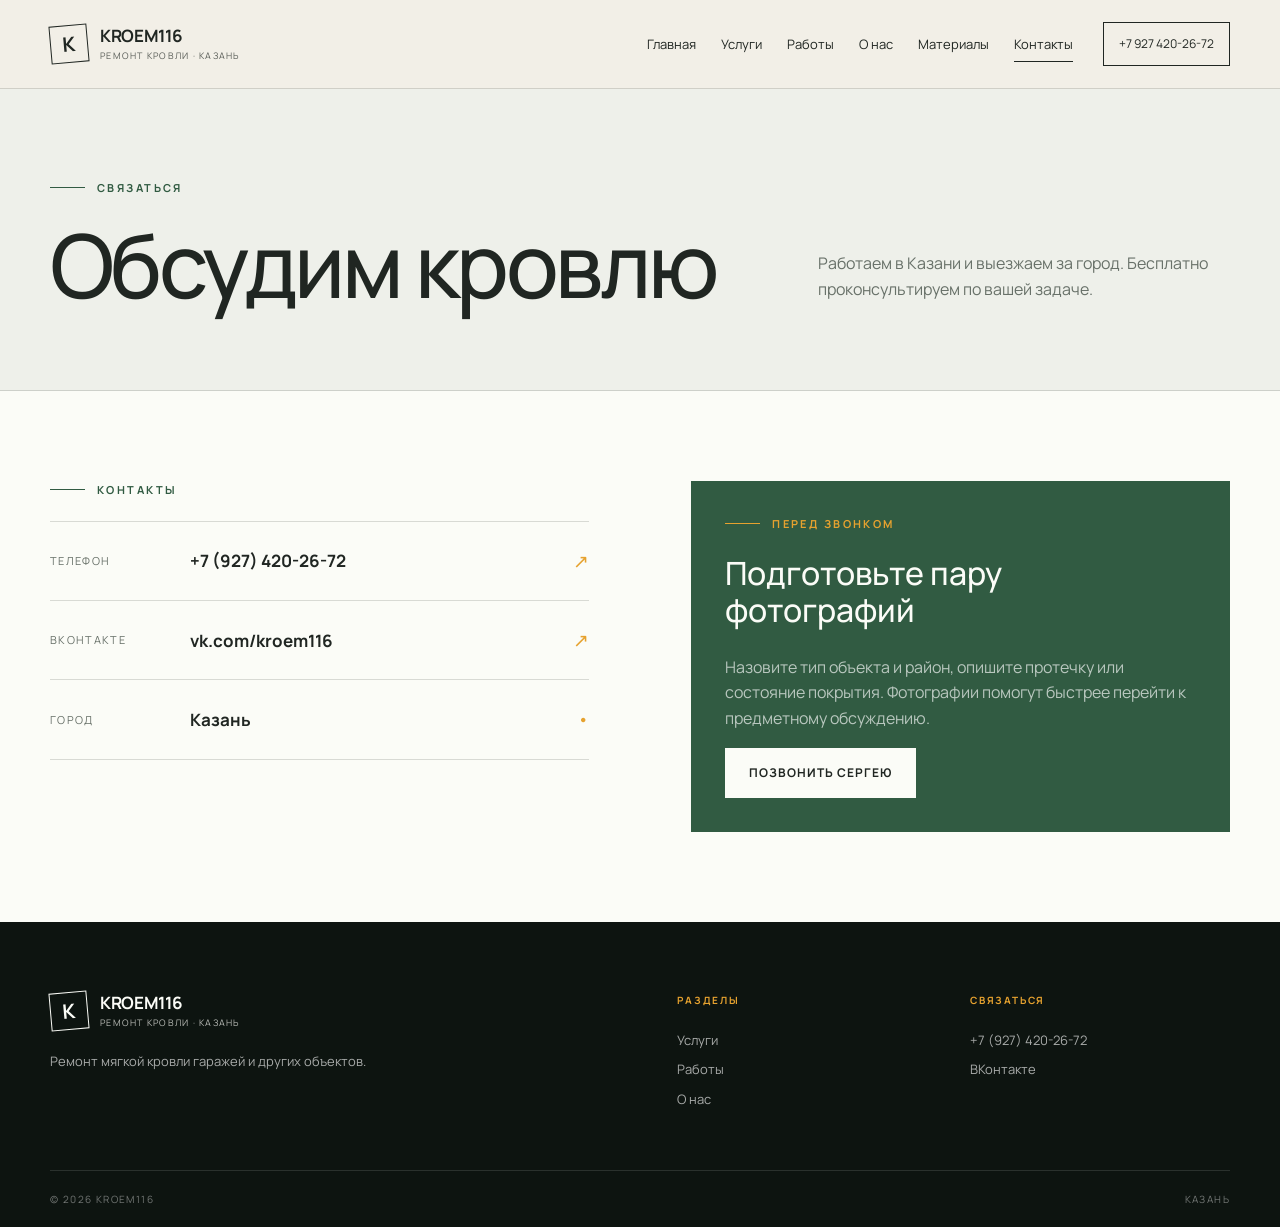
==== contacts.html @ 332ac893 "Add files via upload" ====
<!doctype html><html lang="ru"><head><meta charset="utf-8"><meta name="viewport" content="width=device-width, initial-scale=1"><meta name="description" content="Контакты KROEM116: ремонт кровли гаража в Казани, телефон +7 927 420-26-72."><title>Контакты — KROEM116</title><link rel="stylesheet" href="styles.css"><script src="script.js" defer></script></head><body data-page="contacts"><a class="skip-link" href="#main">К содержанию</a>
<header class="site-header"><div class="shell header-inner"><a class="brand" href="index.html"><span class="brand-mark">К</span><span><b>KROEM116</b><small>ремонт кровли · Казань</small></span></a><button class="menu-toggle" type="button" aria-expanded="false" aria-controls="site-nav"><span></span><span></span><span></span><span class="visually-hidden">Открыть меню</span></button><nav class="site-nav" id="site-nav" aria-label="Основная навигация"><a data-nav="home" href="index.html">Главная</a><a data-nav="services" href="services.html">Услуги</a><a data-nav="works" href="works.html">Работы</a><a data-nav="about" href="about.html">О нас</a><a data-nav="journal" href="journal.html">Материалы</a><a data-nav="contacts" href="contacts.html">Контакты</a></nav><a class="header-call" href="tel:+79274202672">+7 927 420-26-72</a></div></header>
<main id="main"><section class="page-hero"><div class="shell page-hero-grid"><div><p class="eyebrow">Связаться</p><h1>Обсудим кровлю</h1></div><p>Работаем в Казани и выезжаем за город. Бесплатно проконсультируем по вашей задаче.</p></div></section>
<section class="page-section tone-white"><div class="shell contacts-grid"><div><p class="eyebrow">Контакты</p><div class="contact-links"><a class="contact-row" href="tel:+79274202672"><span>Телефон</span><b>+7 (927) 420-26-72</b><i>↗</i></a><a class="contact-row" href="https://vk.com/kroem116" target="_blank" rel="noopener noreferrer"><span>ВКонтакте</span><b>vk.com/kroem116</b><i>↗</i></a><div class="contact-row"><span>Город</span><b>Казань</b><i>•</i></div></div></div><aside class="contact-note"><p class="eyebrow light">Перед звонком</p><h2>Подготовьте пару фотографий</h2><p>Назовите тип объекта и район, опишите протечку или состояние покрытия. Фотографии помогут быстрее перейти к предметному обсуждению.</p><a class="button button-light" href="tel:+79274202672">Позвонить Сергею</a></aside></div></section></main>
<footer class="site-footer"><div class="shell footer-grid"><div><a class="brand footer-brand" href="index.html"><span class="brand-mark">К</span><span><b>KROEM116</b><small>ремонт кровли · Казань</small></span></a><p>Ремонт мягкой кровли гаражей и других объектов.</p></div><div><h2>Разделы</h2><a href="services.html">Услуги</a><a href="works.html">Работы</a><a href="about.html">О нас</a></div><div><h2>Связаться</h2><a href="tel:+79274202672">+7 (927) 420-26-72</a><a href="https://vk.com/kroem116" target="_blank" rel="noopener noreferrer">ВКонтакте</a></div></div><div class="shell footer-bottom"><span>© <span data-year></span> KROEM116</span><span>Казань</span></div></footer></body></html>
---- styles.css ----
@import url('https://fonts.googleapis.com/css2?family=Manrope:wght@400;500;600;700&family=Playfair+Display:ital,wght@1,500&display=swap');

:root {
  --ink: #202622;
  --forest: #315b42;
  --forest-deep: #121a16;
  --paper: #eef0ea;
  --white: #fbfcf7;
  --amber: #e6a22f;
  --line: rgba(32, 38, 34, .16);
  --muted: #687169;
  --shell: min(1180px, calc(100% - 48px));
  --radius: 2px;
}

* { box-sizing: border-box; }
html { scroll-behavior: smooth; }
body { margin: 0; color: var(--ink); background: var(--paper); font-family: "Manrope", Arial, sans-serif; line-height: 1.6; overflow-x: hidden; }
body.menu-open { overflow: hidden; }
img { display: block; max-width: 100%; }
a { color: inherit; text-decoration: none; }
button, input, textarea { font: inherit; }
.shell { width: var(--shell); margin-inline: auto; }
.visually-hidden { position: absolute; width: 1px; height: 1px; padding: 0; margin: -1px; overflow: hidden; clip: rect(0, 0, 0, 0); white-space: nowrap; border: 0; }
.skip-link { position: fixed; z-index: 1000; left: 16px; top: -80px; padding: 10px 16px; background: var(--amber); color: var(--ink); transition: top .2s; }
.skip-link:focus { top: 12px; }

.site-header { position: absolute; z-index: 50; inset: 0 0 auto; color: var(--white); border-bottom: 1px solid rgba(255,255,255,.2); }
.site-header.is-solid, body:not([data-page="home"]) .site-header { position: relative; color: var(--ink); background: rgba(243,240,232,.96); border-color: var(--line); }
.header-inner { min-height: 88px; display: flex; align-items: center; gap: 30px; }
.brand { display: inline-flex; align-items: center; gap: 12px; margin-right: auto; line-height: 1.1; }
.brand-mark { width: 38px; aspect-ratio: 1; display: grid; place-items: center; border: 1px solid currentColor; font-weight: 700; font-size: 20px; transform: rotate(-5deg); }
.brand > span:last-child { display: flex; flex-direction: column; gap: 5px; }
.brand b { letter-spacing: -.02em; font-size: 17px; }
.brand small { font-size: 9px; text-transform: uppercase; letter-spacing: .14em; opacity: .72; }
.site-nav { display: flex; align-items: center; gap: 25px; font-size: 13px; }
.site-nav a { position: relative; padding-block: 8px; }
.site-nav a::after { content: ""; position: absolute; left: 0; right: 100%; bottom: 0; height: 1px; background: currentColor; transition: right .25s; }
.site-nav a:hover::after, .site-nav a.is-active::after { right: 0; }
.header-call { padding: 11px 15px; border: 1px solid currentColor; font-size: 12px; white-space: nowrap; transition: background .2s, color .2s; }
.header-call:hover { background: var(--amber); border-color: var(--amber); color: var(--ink); }
.menu-toggle { display: none; width: 42px; height: 42px; border: 0; background: none; color: currentColor; padding: 9px; }
.menu-toggle > span:not(.visually-hidden) { display: block; height: 1px; background: currentColor; margin: 6px 0; transition: transform .2s, opacity .2s; }

.hero { min-height: 770px; height: 100svh; max-height: 930px; position: relative; display: grid; align-items: center; color: var(--white); overflow: hidden; }
.hero-image, .hero-shade { position: absolute; inset: 0; }
.hero-image { background: url("assets/images/hero-roof-v2.png") center / cover no-repeat; transform: scale(1.015); animation: heroIn 1.2s ease-out both; image-rendering: auto; }
.hero-shade { background: linear-gradient(90deg, rgba(10,18,14,.94) 0%, rgba(14,24,18,.76) 48%, rgba(12,19,15,.18) 82%), linear-gradient(0deg, rgba(8,15,11,.54), transparent 55%); }
.hero-content { position: relative; padding-top: 90px; }
.eyebrow { display: flex; align-items: center; gap: 12px; margin: 0 0 22px; font-size: 11px; text-transform: uppercase; letter-spacing: .22em; font-weight: 700; color: var(--forest); }
.eyebrow::before { content: ""; width: 35px; height: 1px; background: currentColor; }
.eyebrow.light { color: var(--amber); }
h1, h2, h3, p { margin-top: 0; }
.hero h1 { max-width: 850px; margin-bottom: 28px; font-size: clamp(56px, 7.4vw, 106px); line-height: .92; letter-spacing: -.055em; font-weight: 500; }
.hero h1 em { font-family: "Playfair Display", Georgia, serif; font-weight: 500; color: var(--amber); }
.hero-lead { max-width: 620px; font-size: 17px; color: rgba(255,255,255,.8); }
.hero-actions { display: flex; flex-wrap: wrap; gap: 12px; margin-top: 36px; }
.button { display: inline-flex; justify-content: center; align-items: center; min-height: 50px; padding: 12px 23px; border: 1px solid transparent; font-size: 12px; font-weight: 700; text-transform: uppercase; letter-spacing: .08em; transition: transform .2s, background .2s, color .2s, border-color .2s; }
.button:hover { transform: translateY(-2px); }
.button-accent { background: var(--amber); color: var(--ink); }
.button-accent:hover { background: #ffc866; }
.button-ghost { border-color: rgba(255,255,255,.45); color: var(--white); }
.button-ghost:hover { background: var(--white); color: var(--ink); }
.button-light { background: var(--white); color: var(--ink); }
.hero-note { position: absolute; left: 0; top: calc(100% + 70px); max-width: 380px; display: flex; gap: 18px; align-items: flex-start; font-size: 12px; color: rgba(255,255,255,.63); }
.hero-note span { color: var(--amber); font-weight: 700; }
.scroll-cue { position: absolute; right: max(24px, calc((100% - 1180px) / 2)); bottom: 40px; display: flex; flex-direction: column; align-items: center; gap: 9px; font-size: 9px; text-transform: uppercase; letter-spacing: .2em; }
.scroll-cue span { font-size: 20px; animation: bounce 1.8s infinite; }

.section { padding-block: 110px; }
.intro-grid { display: grid; grid-template-columns: 1.3fr .7fr; gap: 90px; margin-bottom: 75px; }
.intro h2, .section-heading h2, .feature-copy h2, .contact-band h2, .page-hero h1 { margin-bottom: 0; font-size: clamp(38px, 5vw, 68px); line-height: 1.04; letter-spacing: -.04em; font-weight: 500; }
.intro-copy { padding-top: 42px; }
.intro-copy p, .section-heading > p { color: var(--muted); font-size: 15px; }
.text-link { display: inline-flex; gap: 13px; align-items: center; border-bottom: 1px solid currentColor; padding-bottom: 5px; font-size: 12px; font-weight: 700; text-transform: uppercase; letter-spacing: .1em; }
.text-link span { color: var(--amber); font-size: 17px; }
.service-strip { display: grid; grid-template-columns: repeat(4, 1fr); border-top: 1px solid var(--line); border-bottom: 1px solid var(--line); }
.service-strip article { padding: 34px 28px 34px 0; border-right: 1px solid var(--line); }
.service-strip article + article { padding-left: 28px; }
.service-strip article:last-child { border-right: 0; }
.service-strip article > span, .process-grid > li > span { color: var(--amber); font-size: 11px; font-weight: 700; }
.service-strip h3 { margin: 17px 0 11px; font-size: 18px; }
.service-strip p { margin-bottom: 0; color: var(--muted); font-size: 13px; }

/* Code-native architectural sketches for the four repair stages. */
.service-graphic { position: relative; width: 100%; height: 126px; margin-top: 25px; overflow: hidden; color: var(--forest); }
.service-graphic::after { content: ""; position: absolute; left: 0; right: 0; bottom: 0; height: 1px; background: linear-gradient(90deg, currentColor 0 72%, transparent 72%); opacity: .22; }
.service-graphic i, .service-graphic b { position: absolute; display: block; box-sizing: border-box; }

.plan-graphic { background: linear-gradient(90deg, transparent 49.5%, rgba(23,61,53,.08) 50%, transparent 50.5%); }
.plan-graphic::before { content: ""; position: absolute; left: 11%; top: 11px; width: 70%; height: 86px; border: 2px solid currentColor; border-right-width: 7px; }
.plan-room { border: 1px solid currentColor; opacity: .52; }
.plan-room-a { left: 11%; top: 11px; width: 32%; height: 48px; }
.plan-room-b { left: 43%; top: 58px; width: 38%; height: 39px; }
.plan-door { left: 37%; top: 51px; width: 25px; height: 25px; border: 1px solid currentColor; border-left: 0; border-bottom: 0; border-radius: 0 25px 0 0; transform: rotate(90deg); transform-origin: left bottom; }
.plan-measure { left: 18%; top: 107px; width: 55%; height: 5px; border-top: 1px solid var(--amber); }
.plan-measure::before, .plan-measure::after { content: ""; position: absolute; top: -4px; width: 1px; height: 7px; background: var(--amber); }
.plan-measure::before { left: 0; }.plan-measure::after { right: 0; }

.layers-graphic i { left: 8%; right: 14%; height: 16px; border: 1px solid currentColor; transform: skewX(-16deg); }
.layers-graphic i:nth-child(1) { top: 9px; background: rgba(23,61,53,.03); }
.layers-graphic i:nth-child(2) { top: 32px; left: 13%; right: 9%; border-style: dashed; opacity: .72; }
.layers-graphic i:nth-child(3) { top: 55px; background: repeating-linear-gradient(90deg, transparent 0 13px, rgba(23,61,53,.13) 13px 14px); }
.layers-graphic i:nth-child(4) { top: 78px; left: 17%; right: 5%; background: var(--forest); opacity: .86; }
.layers-graphic b { left: 7%; top: 7px; width: 2px; height: 89px; background: var(--amber); transform: rotate(-9deg); transform-origin: bottom; }
.layers-graphic b::after { content: ""; position: absolute; left: -5px; top: -1px; width: 12px; height: 12px; border: 1px solid var(--amber); border-radius: 50%; background: var(--paper); }

.engineering-graphic { background: radial-gradient(circle at 12% 22%, rgba(255,182,65,.16) 0 3px, transparent 4px); }
.wire { border: 1px solid currentColor; opacity: .85; }
.wire-a { left: 10%; top: 18px; width: 60%; height: 44px; border-right: 0; border-bottom: 0; }
.wire-b { left: 36%; top: 18px; width: 45%; height: 80px; border-left: 0; }
.wire-c { left: 10%; top: 61px; width: 51%; height: 37px; border-top: 0; }
.node { width: 10px; height: 10px; border: 2px solid var(--amber); border-radius: 50%; background: var(--paper); }
.node-a { left: calc(10% - 4px); top: 13px; }.node-b { left: calc(70% - 5px); top: 13px; }.node-c { left: calc(81% - 5px); top: 93px; }.node-d { left: calc(10% - 4px); top: 93px; }
.engineering-graphic::before { content: "≈"; position: absolute; left: 44%; top: 26px; color: var(--amber); font-size: 25px; font-weight: 400; transform: rotate(90deg); }

.finish-graphic::before { content: ""; position: absolute; left: 8%; top: 9px; width: 58%; height: 91px; background: repeating-linear-gradient(90deg, currentColor 0 1px, transparent 1px 29px), repeating-linear-gradient(0deg, currentColor 0 1px, transparent 1px 29px); opacity: .43; border: 1px solid currentColor; }
.finish-graphic::after { background: linear-gradient(90deg, var(--amber) 0 43%, currentColor 43% 72%, transparent 72%); opacity: .8; }
.finish-line { left: 72%; top: 9px; width: 2px; height: 91px; background: currentColor; }
.finish-line::before { content: ""; position: absolute; left: -7px; top: -1px; width: 14px; height: 14px; border: 1px solid currentColor; border-radius: 50%; background: var(--paper); }
.finish-swatch { left: 78%; top: 48px; width: 18%; height: 52px; background: var(--amber); clip-path: polygon(0 20%, 100% 0, 82% 100%, 0 78%); }
.finish-swatch::after { content: ""; position: absolute; inset: 8px; border: 1px solid rgba(17,35,31,.55); }

.dark-section { background: var(--forest-deep); color: var(--white); }
.feature-grid { display: grid; grid-template-columns: 1.05fr .72fr; gap: 9vw; align-items: center; }
.feature-media { position: relative; margin: 0; }
.feature-media::before { content: ""; position: absolute; inset: -22px 22px 22px -22px; border: 1px solid rgba(255,182,65,.35); pointer-events: none; }
.gallery-button { display: block; position: relative; width: 100%; padding: 0; border: 0; background: none; cursor: zoom-in; color: var(--white); overflow: hidden; }
.gallery-button img { width: 100%; aspect-ratio: 1.25; object-fit: cover; transition: transform .5s; }
.gallery-button:hover img { transform: scale(1.025); }
.gallery-button span { position: absolute; right: 16px; bottom: 16px; padding: 8px 11px; background: rgba(6,23,20,.75); font-size: 10px; text-transform: uppercase; letter-spacing: .1em; }
.feature-copy h2 { margin-bottom: 25px; }
.feature-copy > p { color: rgba(255,255,255,.67); }
.clean-list { margin: 32px 0; padding: 0; list-style: none; border-top: 1px solid rgba(255,255,255,.14); }
.clean-list li { padding: 14px 0 14px 22px; border-bottom: 1px solid rgba(255,255,255,.14); position: relative; font-size: 13px; }
.clean-list li::before { content: "+"; position: absolute; left: 0; color: var(--amber); }

.section-heading { margin-bottom: 55px; }
.split-heading { display: flex; align-items: flex-end; justify-content: space-between; gap: 50px; }
.split-heading > p { max-width: 400px; margin-bottom: 5px; }
.process-grid { counter-reset: step; display: grid; grid-template-columns: repeat(4, 1fr); margin: 0; padding: 0; list-style: none; }
.process-grid li { min-height: 260px; padding: 28px; border: 1px solid var(--line); border-right: 0; transition: background .25s, transform .25s; }
.process-grid li:last-child { border-right: 1px solid var(--line); }
.process-grid li:hover { background: var(--white); transform: translateY(-5px); }
.process-grid h3 { margin: 18px 0 12px; font-size: 19px; }
.process-grid p { margin-bottom: 0; color: var(--muted); font-size: 13px; }
.process-graphic { position: relative; height: 112px; margin-top: 28px; color: var(--forest); overflow: hidden; }
.process-graphic::after { content: ""; position: absolute; left: 0; right: 0; bottom: 0; height: 1px; background: linear-gradient(90deg, var(--amber) 0 25%, currentColor 25% 73%, transparent 73%); opacity: .7; }
.process-graphic i, .process-graphic b { position: absolute; display: block; box-sizing: border-box; }

.meeting-graphic::before { content: ""; position: absolute; left: 11%; top: 17px; width: 74%; height: 67px; background: radial-gradient(circle, rgba(23,61,53,.22) 1px, transparent 1.5px) 0 0 / 12px 12px; opacity: .45; }
.dialog { border: 1px solid currentColor; background: var(--paper); }
.dialog::after { content: ""; position: absolute; bottom: -7px; width: 11px; height: 11px; border: solid currentColor; background: var(--paper); transform: rotate(45deg); }
.dialog-a { left: 7%; top: 10px; width: 48%; height: 45px; }
.dialog-a::after { left: 16px; border-width: 0 1px 1px 0; }
.dialog-b { right: 7%; top: 46px; width: 48%; height: 38px; border-color: var(--amber); }
.dialog-b::after { right: 16px; border-color: var(--amber); border-width: 0 1px 1px 0; }
.meeting-point { width: 22%; height: 1px; background: currentColor; opacity: .55; }
.point-a { left: 15%; top: 27px; }.point-b { right: 15%; top: 63px; background: var(--amber); }

.scan-frame { left: 11%; top: 8px; width: 72%; height: 78px; border: 1px solid currentColor; background: linear-gradient(90deg, transparent 49.5%, rgba(23,61,53,.12) 50%, transparent 50.5%), linear-gradient(0deg, transparent 49.5%, rgba(23,61,53,.12) 50%, transparent 50.5%); }
.scan-frame::before, .scan-frame::after { content: ""; position: absolute; width: 18px; height: 18px; border-color: var(--amber); border-style: solid; }
.scan-frame::before { left: -5px; top: -5px; border-width: 2px 0 0 2px; }
.scan-frame::after { right: -5px; bottom: -5px; border-width: 0 2px 2px 0; }
.scan-line { left: 5%; top: 46px; width: 85%; height: 1px; background: var(--amber); box-shadow: 0 0 8px rgba(255,182,65,.4); }
.scan-focus { left: calc(47% - 13px); top: 28px; width: 26px; height: 26px; border: 1px solid currentColor; border-radius: 50%; background: var(--paper); }
.scan-focus::after { content: "+"; position: absolute; inset: 0; display: grid; place-items: center; color: var(--amber); font-size: 17px; font-weight: 400; }

.route-graphic { background: linear-gradient(90deg, transparent 0 16%, rgba(23,61,53,.07) 16% 16.5%, transparent 16.5% 49%, rgba(23,61,53,.07) 49% 49.5%, transparent 49.5% 82%, rgba(23,61,53,.07) 82% 82.5%, transparent 82.5%); }
.route-line { left: 13%; top: 48px; width: 69%; height: 24px; border: 1px solid currentColor; border-top: 0; border-left: 0; transform: skewX(-28deg); opacity: .78; }
.route-line::before { content: ""; position: absolute; left: 2%; top: -25px; width: 48%; height: 25px; border-top: 1px solid currentColor; border-left: 1px solid currentColor; }
.route-node { top: 16px; width: 14px; height: 14px; border: 2px solid var(--amber); border-radius: 50%; background: var(--paper); }
.route-a { left: 10%; }.route-b { left: 47%; top: 64px; }.route-c { left: 81%; top: 64px; background: var(--amber); }
.route-c::after { content: "✓"; position: absolute; left: 1px; top: -7px; color: var(--forest); font-size: 17px; }

.build-graphic { background: repeating-linear-gradient(90deg, transparent 0 18px, rgba(23,61,53,.07) 18px 19px); }
.build-block { bottom: 20px; border: 1px solid currentColor; background: rgba(23,61,53,.04); }
.block-a { left: 8%; width: 20%; height: 30px; }
.block-b { left: 32%; width: 24%; height: 52px; }
.block-c { left: 60%; width: 25%; height: 77px; background: var(--forest); }
.block-a::before, .block-b::before, .block-c::before { content: ""; position: absolute; left: 7px; right: 7px; top: 8px; height: 1px; background: var(--amber); box-shadow: 0 7px 0 rgba(23,61,53,.32); }
.block-c::before { box-shadow: 0 7px 0 rgba(255,255,255,.28); }
.build-check { right: 6%; top: 4px; width: 25px; height: 12px; border-left: 2px solid var(--amber); border-bottom: 2px solid var(--amber); transform: rotate(-45deg); }
.journal-preview { background: #e2e7de; }
.article-grid { display: grid; grid-template-columns: repeat(3, 1fr); gap: 18px; }
.article-card { min-height: 390px; display: flex; flex-direction: column; padding: 34px; background: var(--white); transition: transform .25s, box-shadow .25s; overflow: hidden; }
.article-card:hover { transform: translateY(-5px); box-shadow: 0 18px 40px rgba(17,35,31,.1); }
.article-card > span { color: var(--forest); font-size: 10px; text-transform: uppercase; letter-spacing: .18em; font-weight: 700; }
.article-card h3 { margin: auto 0 18px; font-size: 24px; line-height: 1.25; letter-spacing: -.025em; }
.article-card p { color: var(--muted); font-size: 13px; }
.article-card b { margin-top: 18px; font-size: 11px; text-transform: uppercase; letter-spacing: .1em; }
.image-card { position: relative; color: var(--white); }
.image-card::after { content: ""; position: absolute; inset: 0; background: linear-gradient(0deg, rgba(7,27,23,.88), rgba(7,27,23,.08)); }
.image-card img { position: absolute; inset: 0; width: 100%; height: 100%; object-fit: cover; }
.image-card > *:not(img) { position: relative; z-index: 1; }
.image-card > span { color: var(--amber); }

.contact-band { padding-block: 75px; background: var(--forest); color: var(--white); }
.contact-band-inner { display: flex; align-items: center; justify-content: space-between; gap: 50px; }
.contact-band h2 { font-size: clamp(34px, 4vw, 55px); }
.contact-band-actions { display: flex; gap: 12px; flex-shrink: 0; }
.site-footer { padding-top: 70px; background: #0d1410; color: var(--white); }
.footer-grid { display: grid; grid-template-columns: 1.5fr .6fr .7fr; gap: 70px; padding-bottom: 60px; }
.footer-grid > div { display: flex; flex-direction: column; align-items: flex-start; gap: 9px; }
.footer-grid h2 { margin-bottom: 13px; color: var(--amber); font-size: 10px; text-transform: uppercase; letter-spacing: .18em; }
.footer-grid a:not(.brand), .footer-grid p { color: rgba(255,255,255,.64); font-size: 13px; }
.footer-grid a:hover { color: var(--white); }
.footer-brand { margin-bottom: 12px; }
.footer-bottom { display: flex; justify-content: space-between; padding-block: 20px; border-top: 1px solid rgba(255,255,255,.12); color: rgba(255,255,255,.42); font-size: 10px; text-transform: uppercase; letter-spacing: .14em; }

.page-hero { padding-block: 90px 80px; border-bottom: 1px solid var(--line); }
.page-hero-grid { display: grid; grid-template-columns: 1.25fr .75fr; gap: 80px; align-items: end; }
.page-hero h1 { font-size: clamp(48px, 7vw, 88px); }
.page-hero p:last-child { color: var(--muted); max-width: 440px; margin-bottom: 8px; }
.page-section { padding-block: 90px; }
.tone-white { background: var(--white); }
.tone-dark { background: var(--forest-deep); color: var(--white); }
.content-grid { display: grid; grid-template-columns: .65fr 1.35fr; gap: 9vw; }
.sticky-title { align-self: start; position: sticky; top: 35px; }
.sticky-title h2 { font-size: clamp(32px, 4vw, 52px); line-height: 1.08; font-weight: 500; letter-spacing: -.035em; }
.stack-list { border-top: 1px solid var(--line); }
.stack-item { display: grid; grid-template-columns: 55px 1fr; gap: 22px; padding: 28px 0; border-bottom: 1px solid var(--line); }
.stack-item > span { color: var(--amber); font-size: 11px; font-weight: 700; }
.stack-item h3 { margin-bottom: 8px; font-size: 20px; }
.stack-item p { margin-bottom: 0; color: var(--muted); font-size: 14px; }
.gallery-grid { display: grid; grid-template-columns: 1.15fr .85fr; gap: 18px; }
.gallery-grid .gallery-button:nth-child(3) { grid-column: 1 / -1; }
.gallery-grid .gallery-button img { aspect-ratio: 4 / 3; }
.gallery-grid .gallery-button:nth-child(3) img { aspect-ratio: 2.1; }
.project-block { padding: 70px 0; border-top: 1px solid rgba(255,255,255,.16); }
.project-block-last { padding-bottom: 0; }
.project-intro { display: grid; grid-template-columns: 70px minmax(0, 620px); gap: 25px; margin-bottom: 34px; }
.project-intro > span { color: var(--amber); font-size: 11px; font-weight: 700; letter-spacing: .15em; }
.project-intro h3 { margin-bottom: 12px; font-size: clamp(28px, 4vw, 48px); line-height: 1.08; font-weight: 500; letter-spacing: -.035em; }
.project-intro p { margin-bottom: 0; color: rgba(255,255,255,.6); font-size: 14px; }
.project-gallery { display: grid; grid-template-columns: 1.25fr .75fr .75fr; gap: 16px; align-items: stretch; }
.project-gallery .gallery-button img { width: 100%; height: 100%; min-height: 350px; aspect-ratio: auto; object-fit: cover; }
.project-gallery-railings .project-wide img { object-position: center; }
.project-gallery-sofas .project-wide img { object-position: center 42%; }
.project-gallery-pair { grid-template-columns: repeat(2, minmax(0, 1fr)); }
.project-gallery-pair .gallery-button img { height: min(64vw, 670px); }
.project-gallery-small { max-width: 760px; }
.project-gallery-small .gallery-button img { height: 520px; }
.notice { padding: 20px 22px; border-left: 3px solid var(--amber); background: rgba(255,255,255,.05); color: rgba(255,255,255,.7); font-size: 13px; }
.about-grid { display: grid; grid-template-columns: 1fr 1fr; gap: 7vw; align-items: center; }
.about-grid h2 { font-size: clamp(36px, 5vw, 64px); line-height: 1.06; font-weight: 500; letter-spacing: -.04em; }
.about-grid p { color: var(--muted); }
.about-image { position: relative; }
.about-image img { width: 100%; aspect-ratio: 1.12; object-fit: cover; }
.principles-grid { display: grid; grid-template-columns: repeat(3, 1fr); gap: 1px; background: rgba(255,255,255,.15); }
.principles-grid article { padding: 40px; background: var(--forest-deep); }
.principles-grid span { color: var(--amber); font-size: 11px; }
.principles-grid h3 { margin: 70px 0 15px; font-size: 22px; }
.principles-grid p { margin-bottom: 0; color: rgba(255,255,255,.6); font-size: 13px; }
.journal-list { display: grid; gap: 1px; background: var(--line); border: 1px solid var(--line); }
.journal-entry { display: grid; grid-template-columns: 180px 1fr; gap: 45px; padding: 45px; background: var(--white); }
.journal-entry .meta { color: var(--forest); font-size: 10px; font-weight: 700; text-transform: uppercase; letter-spacing: .15em; }
.journal-entry h2 { font-size: clamp(27px, 3vw, 40px); line-height: 1.16; letter-spacing: -.03em; font-weight: 500; }
.journal-entry p { color: var(--muted); }
.journal-entry ul { padding-left: 18px; color: var(--muted); }
.contacts-grid { display: grid; grid-template-columns: 1fr 1fr; gap: 8vw; }
.contact-links { border-top: 1px solid var(--line); }
.contact-row { display: grid; grid-template-columns: 120px 1fr auto; gap: 20px; align-items: center; padding: 24px 0; border-bottom: 1px solid var(--line); }
.contact-row span { color: var(--muted); font-size: 11px; text-transform: uppercase; letter-spacing: .12em; }
.contact-row b { font-size: 17px; overflow-wrap: anywhere; }
.contact-row i { color: var(--amber); font-style: normal; font-size: 19px; }
.contact-note { padding: 34px; background: var(--forest); color: var(--white); }
.contact-note h2 { font-size: 32px; line-height: 1.15; font-weight: 500; }
.contact-note p { color: rgba(255,255,255,.66); }

.lightbox { width: min(1100px, calc(100% - 32px)); max-height: calc(100vh - 32px); padding: 0; border: 0; background: #0d1410; color: var(--white); box-shadow: 0 20px 70px rgba(0,0,0,.5); }
.lightbox::backdrop { background: rgba(2,12,10,.86); backdrop-filter: blur(5px); }
.lightbox img { width: 100%; max-height: calc(100vh - 100px); object-fit: contain; }
.lightbox p { margin: 0; padding: 14px 20px; color: rgba(255,255,255,.65); font-size: 12px; }
.lightbox-close { position: fixed; top: 24px; right: 24px; z-index: 2; width: 44px; height: 44px; border: 0; background: var(--amber); color: var(--ink); font-size: 28px; cursor: pointer; }
.reveal { opacity: 0; transform: translateY(22px); transition: opacity .65s, transform .65s; }
.reveal.is-visible { opacity: 1; transform: none; }

@keyframes heroIn { from { opacity: .4; transform: scale(1.08); } to { opacity: 1; transform: scale(1.015); } }
@keyframes bounce { 50% { transform: translateY(6px); } }
@media (prefers-reduced-motion: reduce) { *, *::before, *::after { scroll-behavior: auto !important; animation: none !important; transition: none !important; } .reveal { opacity: 1; transform: none; } }

@media (max-width: 980px) {
  :root { --shell: min(100% - 36px, 760px); }
  .header-inner { min-height: 76px; }
  .header-call { display: none; }
  .menu-toggle { display: block; position: relative; z-index: 2; }
  .menu-toggle[aria-expanded="true"] > span:nth-child(1) { transform: translateY(7px) rotate(45deg); }
  .menu-toggle[aria-expanded="true"] > span:nth-child(2) { opacity: 0; }
  .menu-toggle[aria-expanded="true"] > span:nth-child(3) { transform: translateY(-7px) rotate(-45deg); }
  .site-nav { position: fixed; z-index: 1; inset: 0; padding: 115px 24px 40px; background: var(--forest-deep); color: var(--white); flex-direction: column; align-items: flex-start; gap: 8px; transform: translateX(100%); transition: transform .35s; }
  .site-nav.is-open { transform: translateX(0); }
  .site-nav a { font-size: 25px; }
  .intro-grid, .page-hero-grid, .content-grid, .about-grid, .contacts-grid { grid-template-columns: 1fr; gap: 40px; }
  .service-strip, .process-grid { grid-template-columns: repeat(2, 1fr); }
  .service-strip article:nth-child(2) { border-right: 0; }
  .service-strip article:nth-child(n+3) { border-top: 1px solid var(--line); }
  .feature-grid { grid-template-columns: 1fr; gap: 70px; }
  .feature-media { width: calc(100% - 25px); }
  .article-grid { grid-template-columns: 1fr 1fr; }
  .article-card:last-child { grid-column: 1 / -1; min-height: 280px; }
  .sticky-title { position: static; }
  .principles-grid { grid-template-columns: 1fr; }
  .project-gallery { grid-template-columns: 1fr 1fr; }
  .project-gallery .project-wide { grid-column: 1 / -1; }
  .project-gallery .project-wide img { height: 520px; }
  .project-gallery-pair .gallery-button { grid-column: auto; }
}

@media (max-width: 650px) {
  :root { --shell: calc(100% - 28px); }
  .hero { min-height: 690px; }
  .hero-content { padding-top: 70px; }
  .hero h1 { font-size: clamp(48px, 16vw, 72px); }
  .hero-lead { font-size: 14px; max-width: 95%; }
  .hero-actions, .contact-band-actions { flex-direction: column; align-items: stretch; }
  .hero-actions .button { width: min(100%, 270px); }
  .hero-note { top: calc(100% + 45px); max-width: 300px; }
  .scroll-cue { display: none; }
  .section, .page-section { padding-block: 72px; }
  .intro-grid { margin-bottom: 50px; }
  .intro-copy { padding-top: 0; }
  .service-strip, .process-grid, .article-grid, .gallery-grid { grid-template-columns: 1fr; }
  .service-strip article, .service-strip article + article { padding: 25px 5px; border-right: 0; border-top: 1px solid var(--line); }
  .service-strip article:first-child { border-top: 0; }
  .process-grid li, .process-grid li:last-child { border-right: 1px solid var(--line); border-bottom: 0; }
  .process-grid li:last-child { border-bottom: 1px solid var(--line); }
  .process-grid h3 { margin-top: 18px; }
  .split-heading, .contact-band-inner { align-items: flex-start; flex-direction: column; }
  .article-card, .article-card:last-child { grid-column: auto; min-height: 340px; }
  .contact-band-actions { width: 100%; }
  .footer-grid { grid-template-columns: 1fr; gap: 38px; }
  .page-hero { padding-block: 65px 55px; }
  .gallery-grid .gallery-button:nth-child(3) { grid-column: auto; }
  .gallery-grid .gallery-button:nth-child(3) img { aspect-ratio: 4 / 3; }
  .project-intro { grid-template-columns: 42px 1fr; gap: 14px; }
  .project-gallery, .project-gallery-pair { grid-template-columns: 1fr; }
  .project-gallery .project-wide { grid-column: auto; }
  .project-gallery .gallery-button img, .project-gallery .project-wide img, .project-gallery-small .gallery-button img { height: auto; min-height: 320px; aspect-ratio: 4 / 3; }
  .principles-grid article { padding: 30px; }
  .journal-entry { grid-template-columns: 1fr; gap: 20px; padding: 28px; }
  .contact-row { grid-template-columns: 90px 1fr auto; gap: 10px; }
  .contact-row b { font-size: 14px; }
}
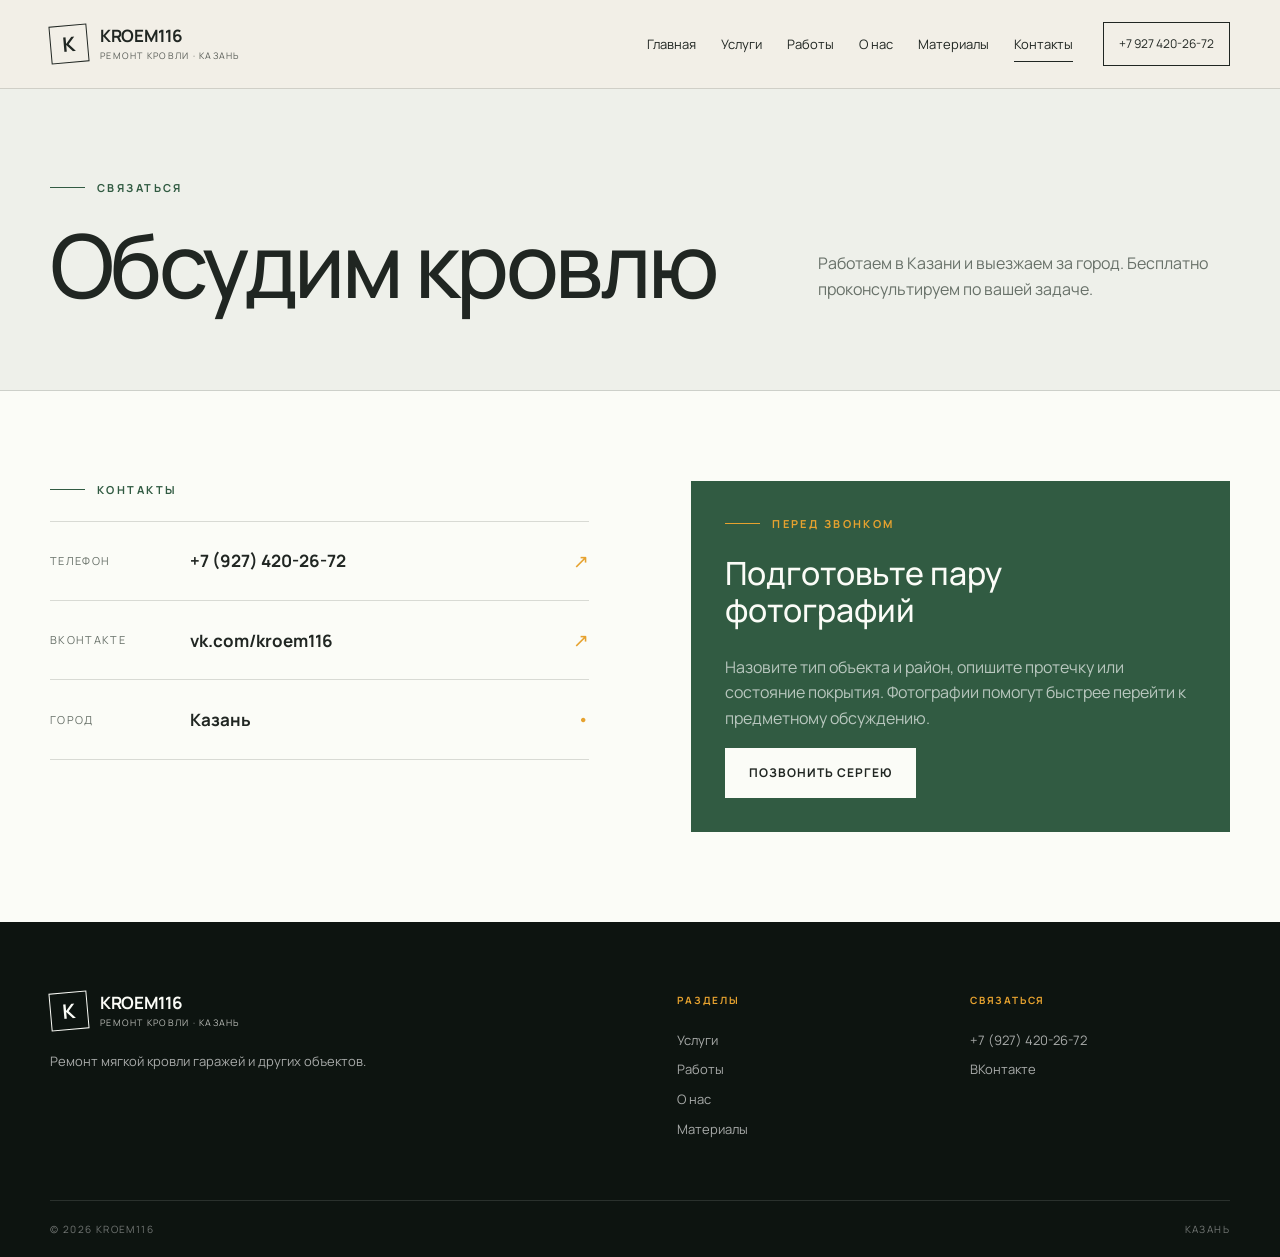
==== commit d5c1ee0d: "kroem116: свести услуги, о нас и материалы на главную; сжать hero - services.html, about.html, journ" ====
--- a/contacts.html
+++ b/contacts.html
@@ -1,5 +1,5 @@
 <!doctype html><html lang="ru"><head><meta charset="utf-8"><meta name="viewport" content="width=device-width, initial-scale=1"><meta name="description" content="Контакты KROEM116: ремонт кровли гаража в Казани, телефон +7 927 420-26-72."><title>Контакты — KROEM116</title><link rel="stylesheet" href="styles.css"><script src="script.js" defer></script></head><body data-page="contacts"><a class="skip-link" href="#main">К содержанию</a>
-<header class="site-header"><div class="shell header-inner"><a class="brand" href="index.html"><span class="brand-mark">К</span><span><b>KROEM116</b><small>ремонт кровли · Казань</small></span></a><button class="menu-toggle" type="button" aria-expanded="false" aria-controls="site-nav"><span></span><span></span><span></span><span class="visually-hidden">Открыть меню</span></button><nav class="site-nav" id="site-nav" aria-label="Основная навигация"><a data-nav="home" href="index.html">Главная</a><a data-nav="services" href="services.html">Услуги</a><a data-nav="works" href="works.html">Работы</a><a data-nav="about" href="about.html">О нас</a><a data-nav="journal" href="journal.html">Материалы</a><a data-nav="contacts" href="contacts.html">Контакты</a></nav><a class="header-call" href="tel:+79274202672">+7 927 420-26-72</a></div></header>
+<header class="site-header"><div class="shell header-inner"><a class="brand" href="index.html"><span class="brand-mark">К</span><span><b>KROEM116</b><small>ремонт кровли · Казань</small></span></a><button class="menu-toggle" type="button" aria-expanded="false" aria-controls="site-nav"><span></span><span></span><span></span><span class="visually-hidden">Открыть меню</span></button><nav class="site-nav" id="site-nav" aria-label="Основная навигация"><a data-nav="home" href="index.html">Главная</a><a data-nav="services" href="index.html#services">Услуги</a><a data-nav="works" href="works.html">Работы</a><a data-nav="about" href="index.html#about">О нас</a><a data-nav="journal" href="index.html#journal">Материалы</a><a data-nav="contacts" href="contacts.html">Контакты</a></nav><a class="header-call" href="tel:+79274202672">+7 927 420-26-72</a></div></header>
 <main id="main"><section class="page-hero"><div class="shell page-hero-grid"><div><p class="eyebrow">Связаться</p><h1>Обсудим кровлю</h1></div><p>Работаем в Казани и выезжаем за город. Бесплатно проконсультируем по вашей задаче.</p></div></section>
 <section class="page-section tone-white"><div class="shell contacts-grid"><div><p class="eyebrow">Контакты</p><div class="contact-links"><a class="contact-row" href="tel:+79274202672"><span>Телефон</span><b>+7 (927) 420-26-72</b><i>↗</i></a><a class="contact-row" href="https://vk.com/kroem116" target="_blank" rel="noopener noreferrer"><span>ВКонтакте</span><b>vk.com/kroem116</b><i>↗</i></a><div class="contact-row"><span>Город</span><b>Казань</b><i>•</i></div></div></div><aside class="contact-note"><p class="eyebrow light">Перед звонком</p><h2>Подготовьте пару фотографий</h2><p>Назовите тип объекта и район, опишите протечку или состояние покрытия. Фотографии помогут быстрее перейти к предметному обсуждению.</p><a class="button button-light" href="tel:+79274202672">Позвонить Сергею</a></aside></div></section></main>
-<footer class="site-footer"><div class="shell footer-grid"><div><a class="brand footer-brand" href="index.html"><span class="brand-mark">К</span><span><b>KROEM116</b><small>ремонт кровли · Казань</small></span></a><p>Ремонт мягкой кровли гаражей и других объектов.</p></div><div><h2>Разделы</h2><a href="services.html">Услуги</a><a href="works.html">Работы</a><a href="about.html">О нас</a></div><div><h2>Связаться</h2><a href="tel:+79274202672">+7 (927) 420-26-72</a><a href="https://vk.com/kroem116" target="_blank" rel="noopener noreferrer">ВКонтакте</a></div></div><div class="shell footer-bottom"><span>© <span data-year></span> KROEM116</span><span>Казань</span></div></footer></body></html>
+<footer class="site-footer"><div class="shell footer-grid"><div><a class="brand footer-brand" href="index.html"><span class="brand-mark">К</span><span><b>KROEM116</b><small>ремонт кровли · Казань</small></span></a><p>Ремонт мягкой кровли гаражей и других объектов.</p></div><div><h2>Разделы</h2><a href="index.html#services">Услуги</a><a href="works.html">Работы</a><a href="index.html#about">О нас</a><a href="index.html#journal">Материалы</a></div><div><h2>Связаться</h2><a href="tel:+79274202672">+7 (927) 420-26-72</a><a href="https://vk.com/kroem116" target="_blank" rel="noopener noreferrer">ВКонтакте</a></div></div><div class="shell footer-bottom"><span>© <span data-year></span> KROEM116</span><span>Казань</span></div></footer></body></html>
--- a/styles.css
+++ b/styles.css
@@ -1,14 +1,14 @@
 @import url('https://fonts.googleapis.com/css2?family=Manrope:wght@400;500;600;700&family=Playfair+Display:ital,wght@1,500&display=swap');
 
-:root {
-  --ink: #202622;
-  --forest: #315b42;
-  --forest-deep: #121a16;
-  --paper: #eef0ea;
-  --white: #fbfcf7;
-  --amber: #e6a22f;
-  --line: rgba(32, 38, 34, .16);
-  --muted: #687169;
+:root {
+  --ink: #202622;
+  --forest: #315b42;
+  --forest-deep: #121a16;
+  --paper: #eef0ea;
+  --white: #fbfcf7;
+  --amber: #e6a22f;
+  --line: rgba(32, 38, 34, .16);
+  --muted: #687169;
   --shell: min(1180px, calc(100% - 48px));
   --radius: 2px;
 }
@@ -44,8 +44,8 @@
 
 .hero { min-height: 770px; height: 100svh; max-height: 930px; position: relative; display: grid; align-items: center; color: var(--white); overflow: hidden; }
 .hero-image, .hero-shade { position: absolute; inset: 0; }
-.hero-image { background: url("assets/images/hero-roof-v2.png") center / cover no-repeat; transform: scale(1.015); animation: heroIn 1.2s ease-out both; image-rendering: auto; }
-.hero-shade { background: linear-gradient(90deg, rgba(10,18,14,.94) 0%, rgba(14,24,18,.76) 48%, rgba(12,19,15,.18) 82%), linear-gradient(0deg, rgba(8,15,11,.54), transparent 55%); }
+.hero-image { background: url("assets/images/hero-roof-v2.jpg") center / cover no-repeat; transform: scale(1.015); animation: heroIn 1.2s ease-out both; image-rendering: auto; }
+.hero-shade { background: linear-gradient(90deg, rgba(10,18,14,.94) 0%, rgba(14,24,18,.76) 48%, rgba(12,19,15,.18) 82%), linear-gradient(0deg, rgba(8,15,11,.54), transparent 55%); }
 .hero-content { position: relative; padding-top: 90px; }
 .eyebrow { display: flex; align-items: center; gap: 12px; margin: 0 0 22px; font-size: 11px; text-transform: uppercase; letter-spacing: .22em; font-weight: 700; color: var(--forest); }
 .eyebrow::before { content: ""; width: 35px; height: 1px; background: currentColor; }
@@ -181,7 +181,7 @@
 .block-a::before, .block-b::before, .block-c::before { content: ""; position: absolute; left: 7px; right: 7px; top: 8px; height: 1px; background: var(--amber); box-shadow: 0 7px 0 rgba(23,61,53,.32); }
 .block-c::before { box-shadow: 0 7px 0 rgba(255,255,255,.28); }
 .build-check { right: 6%; top: 4px; width: 25px; height: 12px; border-left: 2px solid var(--amber); border-bottom: 2px solid var(--amber); transform: rotate(-45deg); }
-.journal-preview { background: #e2e7de; }
+.journal-preview { background: #e2e7de; }
 .article-grid { display: grid; grid-template-columns: repeat(3, 1fr); gap: 18px; }
 .article-card { min-height: 390px; display: flex; flex-direction: column; padding: 34px; background: var(--white); transition: transform .25s, box-shadow .25s; overflow: hidden; }
 .article-card:hover { transform: translateY(-5px); box-shadow: 0 18px 40px rgba(17,35,31,.1); }
@@ -199,7 +199,7 @@
 .contact-band-inner { display: flex; align-items: center; justify-content: space-between; gap: 50px; }
 .contact-band h2 { font-size: clamp(34px, 4vw, 55px); }
 .contact-band-actions { display: flex; gap: 12px; flex-shrink: 0; }
-.site-footer { padding-top: 70px; background: #0d1410; color: var(--white); }
+.site-footer { padding-top: 70px; background: #0d1410; color: var(--white); }
 .footer-grid { display: grid; grid-template-columns: 1.5fr .6fr .7fr; gap: 70px; padding-bottom: 60px; }
 .footer-grid > div { display: flex; flex-direction: column; align-items: flex-start; gap: 9px; }
 .footer-grid h2 { margin-bottom: 13px; color: var(--amber); font-size: 10px; text-transform: uppercase; letter-spacing: .18em; }
@@ -226,21 +226,21 @@
 .gallery-grid { display: grid; grid-template-columns: 1.15fr .85fr; gap: 18px; }
 .gallery-grid .gallery-button:nth-child(3) { grid-column: 1 / -1; }
 .gallery-grid .gallery-button img { aspect-ratio: 4 / 3; }
-.gallery-grid .gallery-button:nth-child(3) img { aspect-ratio: 2.1; }
-.project-block { padding: 70px 0; border-top: 1px solid rgba(255,255,255,.16); }
-.project-block-last { padding-bottom: 0; }
-.project-intro { display: grid; grid-template-columns: 70px minmax(0, 620px); gap: 25px; margin-bottom: 34px; }
-.project-intro > span { color: var(--amber); font-size: 11px; font-weight: 700; letter-spacing: .15em; }
-.project-intro h3 { margin-bottom: 12px; font-size: clamp(28px, 4vw, 48px); line-height: 1.08; font-weight: 500; letter-spacing: -.035em; }
-.project-intro p { margin-bottom: 0; color: rgba(255,255,255,.6); font-size: 14px; }
-.project-gallery { display: grid; grid-template-columns: 1.25fr .75fr .75fr; gap: 16px; align-items: stretch; }
-.project-gallery .gallery-button img { width: 100%; height: 100%; min-height: 350px; aspect-ratio: auto; object-fit: cover; }
-.project-gallery-railings .project-wide img { object-position: center; }
-.project-gallery-sofas .project-wide img { object-position: center 42%; }
-.project-gallery-pair { grid-template-columns: repeat(2, minmax(0, 1fr)); }
-.project-gallery-pair .gallery-button img { height: min(64vw, 670px); }
-.project-gallery-small { max-width: 760px; }
-.project-gallery-small .gallery-button img { height: 520px; }
+.gallery-grid .gallery-button:nth-child(3) img { aspect-ratio: 2.1; }
+.project-block { padding: 70px 0; border-top: 1px solid rgba(255,255,255,.16); }
+.project-block-last { padding-bottom: 0; }
+.project-intro { display: grid; grid-template-columns: 70px minmax(0, 620px); gap: 25px; margin-bottom: 34px; }
+.project-intro > span { color: var(--amber); font-size: 11px; font-weight: 700; letter-spacing: .15em; }
+.project-intro h3 { margin-bottom: 12px; font-size: clamp(28px, 4vw, 48px); line-height: 1.08; font-weight: 500; letter-spacing: -.035em; }
+.project-intro p { margin-bottom: 0; color: rgba(255,255,255,.6); font-size: 14px; }
+.project-gallery { display: grid; grid-template-columns: 1.25fr .75fr .75fr; gap: 16px; align-items: stretch; }
+.project-gallery .gallery-button img { width: 100%; height: 100%; min-height: 350px; aspect-ratio: auto; object-fit: cover; }
+.project-gallery-railings .project-wide img { object-position: center; }
+.project-gallery-sofas .project-wide img { object-position: center 42%; }
+.project-gallery-pair { grid-template-columns: repeat(2, minmax(0, 1fr)); }
+.project-gallery-pair .gallery-button img { height: min(64vw, 670px); }
+.project-gallery-small { max-width: 760px; }
+.project-gallery-small .gallery-button img { height: 520px; }
 .notice { padding: 20px 22px; border-left: 3px solid var(--amber); background: rgba(255,255,255,.05); color: rgba(255,255,255,.7); font-size: 13px; }
 .about-grid { display: grid; grid-template-columns: 1fr 1fr; gap: 7vw; align-items: center; }
 .about-grid h2 { font-size: clamp(36px, 5vw, 64px); line-height: 1.06; font-weight: 500; letter-spacing: -.04em; }
@@ -268,7 +268,7 @@
 .contact-note h2 { font-size: 32px; line-height: 1.15; font-weight: 500; }
 .contact-note p { color: rgba(255,255,255,.66); }
 
-.lightbox { width: min(1100px, calc(100% - 32px)); max-height: calc(100vh - 32px); padding: 0; border: 0; background: #0d1410; color: var(--white); box-shadow: 0 20px 70px rgba(0,0,0,.5); }
+.lightbox { width: min(1100px, calc(100% - 32px)); max-height: calc(100vh - 32px); padding: 0; border: 0; background: #0d1410; color: var(--white); box-shadow: 0 20px 70px rgba(0,0,0,.5); }
 .lightbox::backdrop { background: rgba(2,12,10,.86); backdrop-filter: blur(5px); }
 .lightbox img { width: 100%; max-height: calc(100vh - 100px); object-fit: contain; }
 .lightbox p { margin: 0; padding: 14px 20px; color: rgba(255,255,255,.65); font-size: 12px; }
@@ -300,12 +300,12 @@
   .article-grid { grid-template-columns: 1fr 1fr; }
   .article-card:last-child { grid-column: 1 / -1; min-height: 280px; }
   .sticky-title { position: static; }
-  .principles-grid { grid-template-columns: 1fr; }
-  .project-gallery { grid-template-columns: 1fr 1fr; }
-  .project-gallery .project-wide { grid-column: 1 / -1; }
-  .project-gallery .project-wide img { height: 520px; }
-  .project-gallery-pair .gallery-button { grid-column: auto; }
-}
+  .principles-grid { grid-template-columns: 1fr; }
+  .project-gallery { grid-template-columns: 1fr 1fr; }
+  .project-gallery .project-wide { grid-column: 1 / -1; }
+  .project-gallery .project-wide img { height: 520px; }
+  .project-gallery-pair .gallery-button { grid-column: auto; }
+}
 
 @media (max-width: 650px) {
   :root { --shell: calc(100% - 28px); }
@@ -332,11 +332,11 @@
   .footer-grid { grid-template-columns: 1fr; gap: 38px; }
   .page-hero { padding-block: 65px 55px; }
   .gallery-grid .gallery-button:nth-child(3) { grid-column: auto; }
-  .gallery-grid .gallery-button:nth-child(3) img { aspect-ratio: 4 / 3; }
-  .project-intro { grid-template-columns: 42px 1fr; gap: 14px; }
-  .project-gallery, .project-gallery-pair { grid-template-columns: 1fr; }
-  .project-gallery .project-wide { grid-column: auto; }
-  .project-gallery .gallery-button img, .project-gallery .project-wide img, .project-gallery-small .gallery-button img { height: auto; min-height: 320px; aspect-ratio: 4 / 3; }
+  .gallery-grid .gallery-button:nth-child(3) img { aspect-ratio: 4 / 3; }
+  .project-intro { grid-template-columns: 42px 1fr; gap: 14px; }
+  .project-gallery, .project-gallery-pair { grid-template-columns: 1fr; }
+  .project-gallery .project-wide { grid-column: auto; }
+  .project-gallery .gallery-button img, .project-gallery .project-wide img, .project-gallery-small .gallery-button img { height: auto; min-height: 320px; aspect-ratio: 4 / 3; }
   .principles-grid article { padding: 30px; }
   .journal-entry { grid-template-columns: 1fr; gap: 20px; padding: 28px; }
   .contact-row { grid-template-columns: 90px 1fr auto; gap: 10px; }
